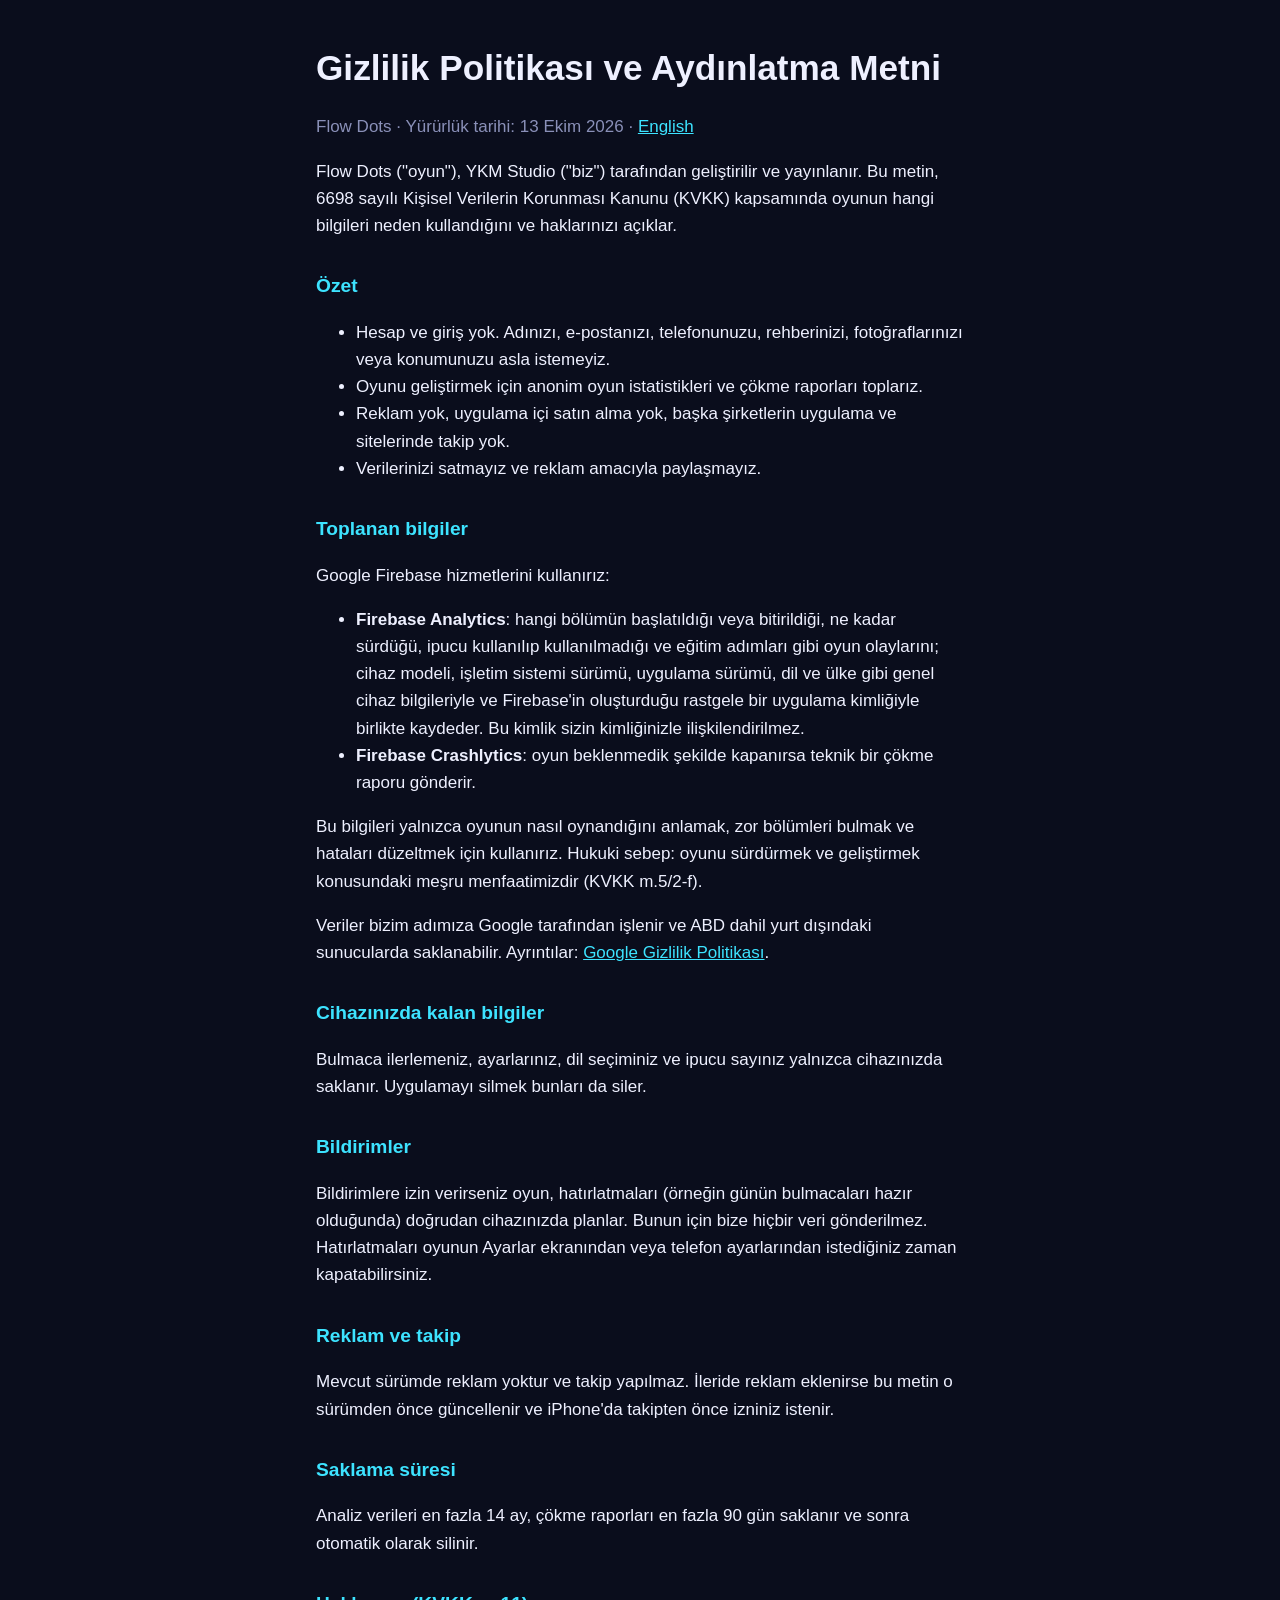
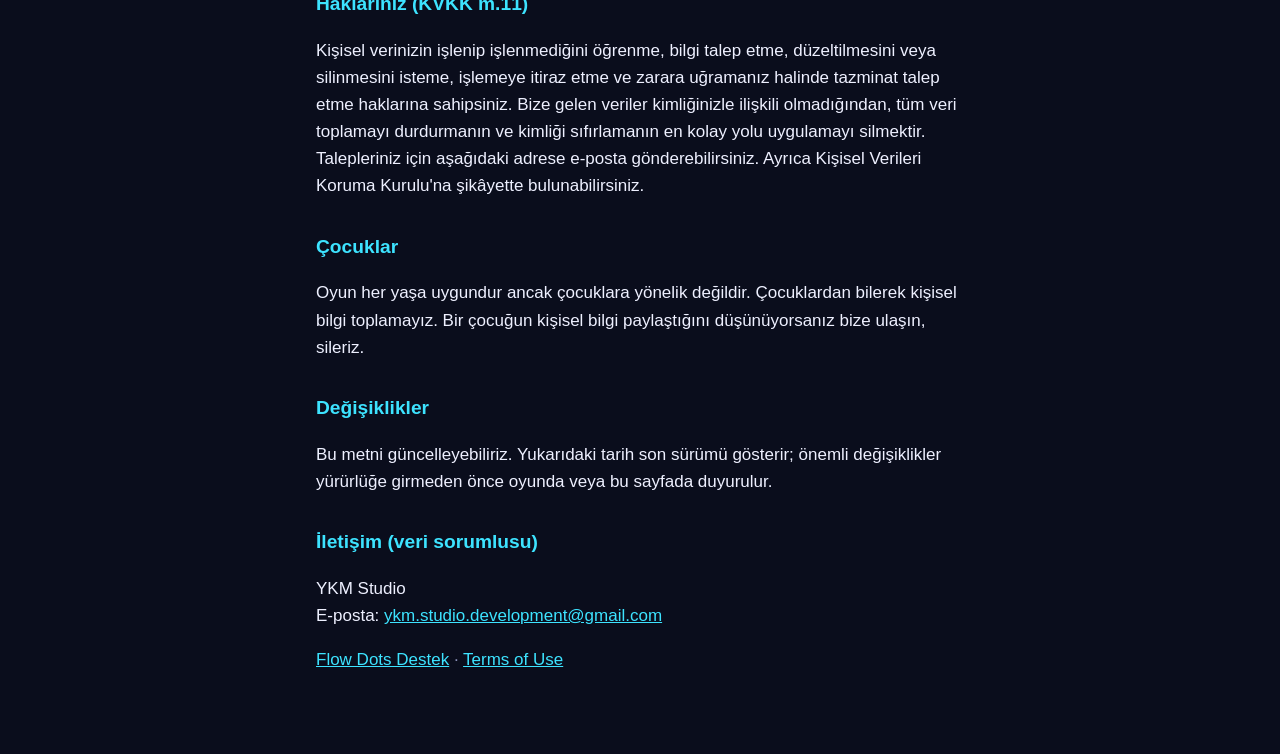
==== privacy-tr.html @ 32a0dd2d "YKM Studio contact email, Turkish privacy notice (KVKK), terms of use Privacy policy now names YKM S" ====
<!doctype html>
<html lang="tr">
<head>
<meta charset="utf-8">
<meta name="viewport" content="width=device-width, initial-scale=1">
<title>Flow Dots Gizlilik Politikası</title>
<link rel="stylesheet" href="style.css">
</head>
<body>
<main>
<h1>Gizlilik Politikası ve Aydınlatma Metni</h1>
<p class="dim">Flow Dots · Yürürlük tarihi: 13 Ekim 2026 · <a href="privacy.html">English</a></p>

<p>Flow Dots ("oyun"), YKM Studio ("biz") tarafından geliştirilir ve yayınlanır. Bu metin, 6698 sayılı Kişisel Verilerin Korunması Kanunu (KVKK) kapsamında oyunun hangi bilgileri neden kullandığını ve haklarınızı açıklar.</p>

<h2>Özet</h2>
<ul>
<li>Hesap ve giriş yok. Adınızı, e-postanızı, telefonunuzu, rehberinizi, fotoğraflarınızı veya konumunuzu asla istemeyiz.</li>
<li>Oyunu geliştirmek için anonim oyun istatistikleri ve çökme raporları toplarız.</li>
<li>Reklam yok, uygulama içi satın alma yok, başka şirketlerin uygulama ve sitelerinde takip yok.</li>
<li>Verilerinizi satmayız ve reklam amacıyla paylaşmayız.</li>
</ul>

<h2>Toplanan bilgiler</h2>
<p>Google Firebase hizmetlerini kullanırız:</p>
<ul>
<li><strong>Firebase Analytics</strong>: hangi bölümün başlatıldığı veya bitirildiği, ne kadar sürdüğü, ipucu kullanılıp kullanılmadığı ve eğitim adımları gibi oyun olaylarını; cihaz modeli, işletim sistemi sürümü, uygulama sürümü, dil ve ülke gibi genel cihaz bilgileriyle ve Firebase'in oluşturduğu rastgele bir uygulama kimliğiyle birlikte kaydeder. Bu kimlik sizin kimliğinizle ilişkilendirilmez.</li>
<li><strong>Firebase Crashlytics</strong>: oyun beklenmedik şekilde kapanırsa teknik bir çökme raporu gönderir.</li>
</ul>
<p>Bu bilgileri yalnızca oyunun nasıl oynandığını anlamak, zor bölümleri bulmak ve hataları düzeltmek için kullanırız. Hukuki sebep: oyunu sürdürmek ve geliştirmek konusundaki meşru menfaatimizdir (KVKK m.5/2-f).</p>
<p>Veriler bizim adımıza Google tarafından işlenir ve ABD dahil yurt dışındaki sunucularda saklanabilir. Ayrıntılar: <a href="https://policies.google.com/privacy?hl=tr">Google Gizlilik Politikası</a>.</p>

<h2>Cihazınızda kalan bilgiler</h2>
<p>Bulmaca ilerlemeniz, ayarlarınız, dil seçiminiz ve ipucu sayınız yalnızca cihazınızda saklanır. Uygulamayı silmek bunları da siler.</p>

<h2>Bildirimler</h2>
<p>Bildirimlere izin verirseniz oyun, hatırlatmaları (örneğin günün bulmacaları hazır olduğunda) doğrudan cihazınızda planlar. Bunun için bize hiçbir veri gönderilmez. Hatırlatmaları oyunun Ayarlar ekranından veya telefon ayarlarından istediğiniz zaman kapatabilirsiniz.</p>

<h2>Reklam ve takip</h2>
<p>Mevcut sürümde reklam yoktur ve takip yapılmaz. İleride reklam eklenirse bu metin o sürümden önce güncellenir ve iPhone'da takipten önce izniniz istenir.</p>

<h2>Saklama süresi</h2>
<p>Analiz verileri en fazla 14 ay, çökme raporları en fazla 90 gün saklanır ve sonra otomatik olarak silinir.</p>

<h2>Haklarınız (KVKK m.11)</h2>
<p>Kişisel verinizin işlenip işlenmediğini öğrenme, bilgi talep etme, düzeltilmesini veya silinmesini isteme, işlemeye itiraz etme ve zarara uğramanız halinde tazminat talep etme haklarına sahipsiniz. Bize gelen veriler kimliğinizle ilişkili olmadığından, tüm veri toplamayı durdurmanın ve kimliği sıfırlamanın en kolay yolu uygulamayı silmektir. Talepleriniz için aşağıdaki adrese e-posta gönderebilirsiniz. Ayrıca Kişisel Verileri Koruma Kurulu'na şikâyette bulunabilirsiniz.</p>

<h2>Çocuklar</h2>
<p>Oyun her yaşa uygundur ancak çocuklara yönelik değildir. Çocuklardan bilerek kişisel bilgi toplamayız. Bir çocuğun kişisel bilgi paylaştığını düşünüyorsanız bize ulaşın, sileriz.</p>

<h2>Değişiklikler</h2>
<p>Bu metni güncelleyebiliriz. Yukarıdaki tarih son sürümü gösterir; önemli değişiklikler yürürlüğe girmeden önce oyunda veya bu sayfada duyurulur.</p>

<h2>İletişim (veri sorumlusu)</h2>
<p>YKM Studio<br>
E-posta: <a href="mailto:ykm.studio.development@gmail.com">ykm.studio.development@gmail.com</a></p>

<p class="dim"><a href="index.html">Flow Dots Destek</a> · <a href="terms.html">Terms of Use</a></p>
</main>
</body>
</html>
---- style.css ----
:root { --bg:#0A0D1C; --text:#EEF0FF; --dim:#8A90B8; --accent:#3DE3FF; }
* { box-sizing:border-box; }
body { margin:0; background:var(--bg); color:var(--text); font:17px/1.6 -apple-system, BlinkMacSystemFont, "Segoe UI", Roboto, sans-serif; }
main { max-width:680px; margin:0 auto; padding:40px 16px 64px; }
h1 { font-size:2.2rem; margin:0 0 4px; }
h2 { font-size:1.2rem; margin-top:2rem; color:var(--accent); }
p, li { color:var(--text); }
.dim { color:var(--dim); }
a { color:var(--accent); }
.mark { display:flex; align-items:center; gap:0; margin:12px 0 28px; }
.dot { width:18px; height:18px; border-radius:50%; background:var(--accent); box-shadow:0 0 14px var(--accent); }
.pipe { width:120px; height:6px; background:var(--accent); }
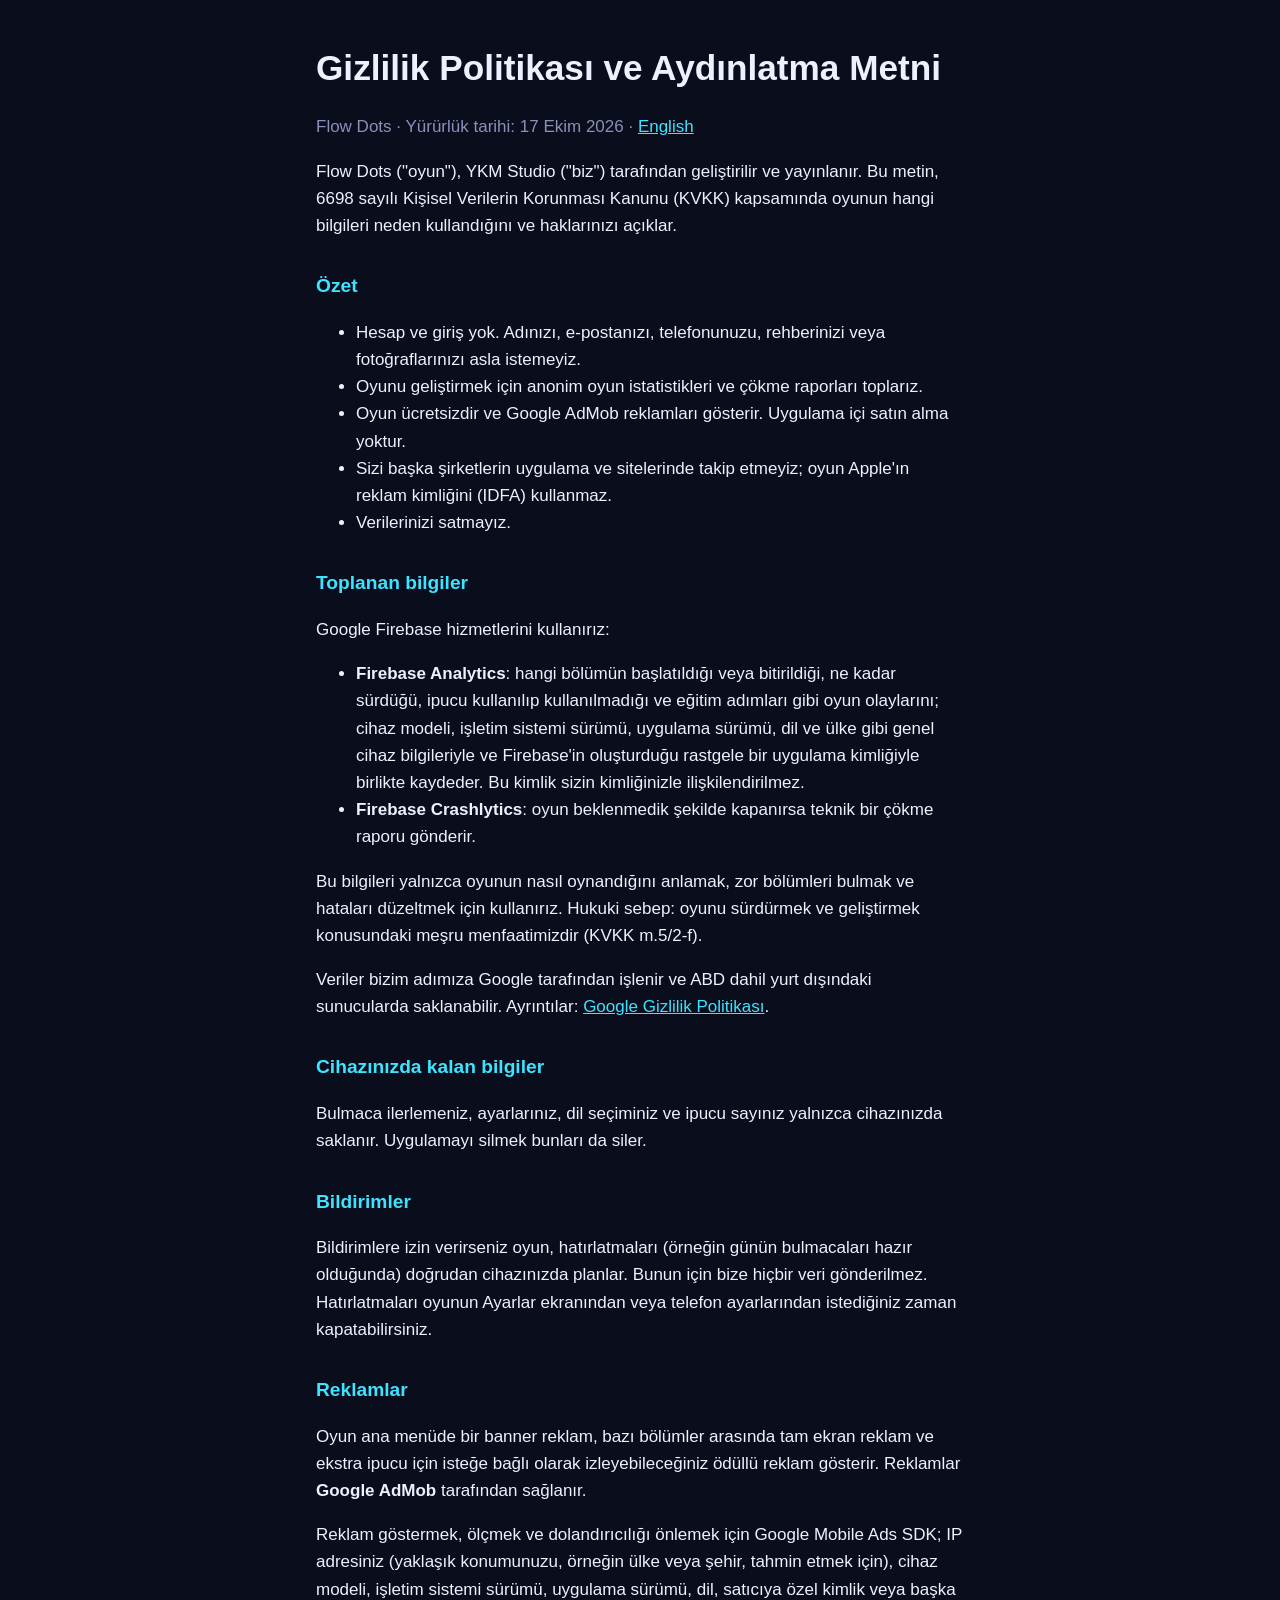
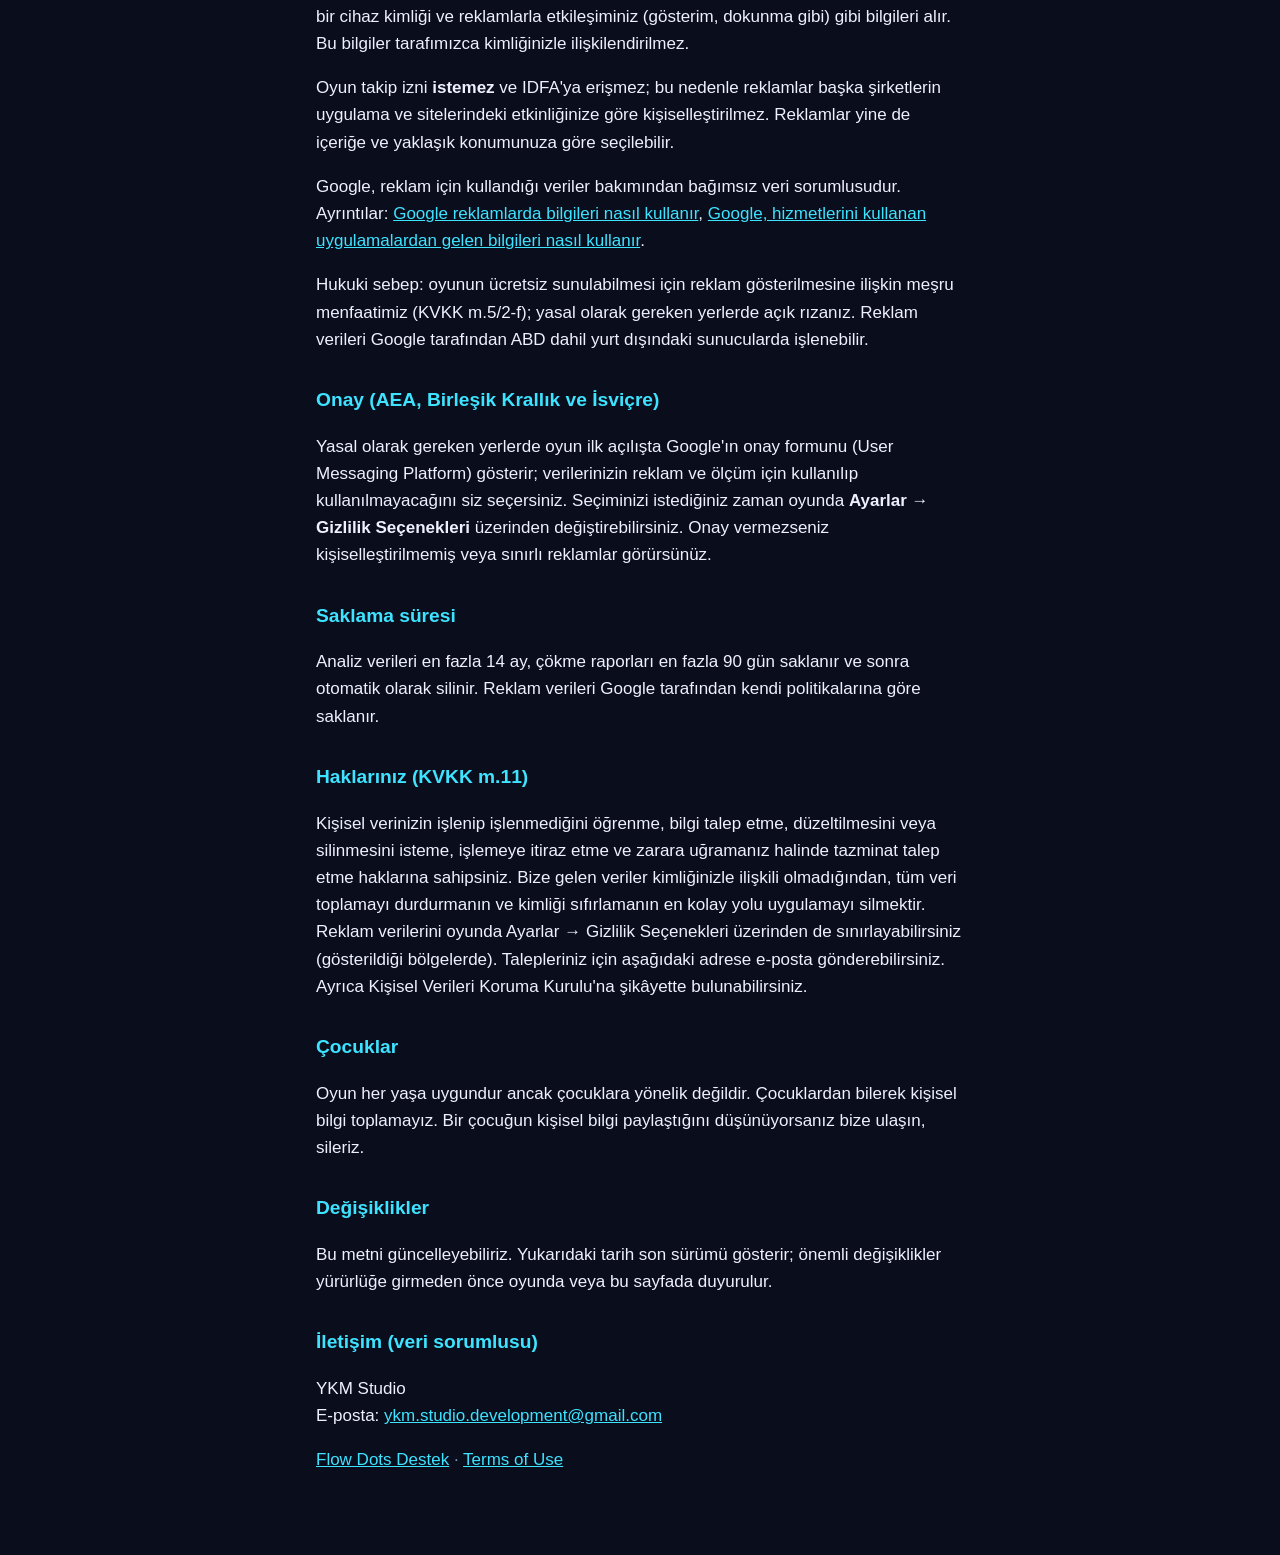
==== commit 1d221b3e: "Privacy policy: Google AdMob ads, UMP consent, no ATT/IDFA Co-Authored-By: Claude Opus 5.5 <noreply@" ====
--- a/privacy-tr.html
+++ b/privacy-tr.html
@@ -9,16 +9,17 @@
 <body>
 <main>
 <h1>Gizlilik Politikası ve Aydınlatma Metni</h1>
-<p class="dim">Flow Dots · Yürürlük tarihi: 13 Ekim 2026 · <a href="privacy.html">English</a></p>
+<p class="dim">Flow Dots · Yürürlük tarihi: 17 Ekim 2026 · <a href="privacy.html">English</a></p>
 
 <p>Flow Dots ("oyun"), YKM Studio ("biz") tarafından geliştirilir ve yayınlanır. Bu metin, 6698 sayılı Kişisel Verilerin Korunması Kanunu (KVKK) kapsamında oyunun hangi bilgileri neden kullandığını ve haklarınızı açıklar.</p>
 
 <h2>Özet</h2>
 <ul>
-<li>Hesap ve giriş yok. Adınızı, e-postanızı, telefonunuzu, rehberinizi, fotoğraflarınızı veya konumunuzu asla istemeyiz.</li>
+<li>Hesap ve giriş yok. Adınızı, e-postanızı, telefonunuzu, rehberinizi veya fotoğraflarınızı asla istemeyiz.</li>
 <li>Oyunu geliştirmek için anonim oyun istatistikleri ve çökme raporları toplarız.</li>
-<li>Reklam yok, uygulama içi satın alma yok, başka şirketlerin uygulama ve sitelerinde takip yok.</li>
-<li>Verilerinizi satmayız ve reklam amacıyla paylaşmayız.</li>
+<li>Oyun ücretsizdir ve Google AdMob reklamları gösterir. Uygulama içi satın alma yoktur.</li>
+<li>Sizi başka şirketlerin uygulama ve sitelerinde takip etmeyiz; oyun Apple'ın reklam kimliğini (IDFA) kullanmaz.</li>
+<li>Verilerinizi satmayız.</li>
 </ul>
 
 <h2>Toplanan bilgiler</h2>
@@ -36,14 +37,21 @@
 <h2>Bildirimler</h2>
 <p>Bildirimlere izin verirseniz oyun, hatırlatmaları (örneğin günün bulmacaları hazır olduğunda) doğrudan cihazınızda planlar. Bunun için bize hiçbir veri gönderilmez. Hatırlatmaları oyunun Ayarlar ekranından veya telefon ayarlarından istediğiniz zaman kapatabilirsiniz.</p>
 
-<h2>Reklam ve takip</h2>
-<p>Mevcut sürümde reklam yoktur ve takip yapılmaz. İleride reklam eklenirse bu metin o sürümden önce güncellenir ve iPhone'da takipten önce izniniz istenir.</p>
+<h2>Reklamlar</h2>
+<p>Oyun ana menüde bir banner reklam, bazı bölümler arasında tam ekran reklam ve ekstra ipucu için isteğe bağlı olarak izleyebileceğiniz ödüllü reklam gösterir. Reklamlar <strong>Google AdMob</strong> tarafından sağlanır.</p>
+<p>Reklam göstermek, ölçmek ve dolandırıcılığı önlemek için Google Mobile Ads SDK; IP adresiniz (yaklaşık konumunuzu, örneğin ülke veya şehir, tahmin etmek için), cihaz modeli, işletim sistemi sürümü, uygulama sürümü, dil, satıcıya özel kimlik veya başka bir cihaz kimliği ve reklamlarla etkileşiminiz (gösterim, dokunma gibi) gibi bilgileri alır. Bu bilgiler tarafımızca kimliğinizle ilişkilendirilmez.</p>
+<p>Oyun takip izni <strong>istemez</strong> ve IDFA'ya erişmez; bu nedenle reklamlar başka şirketlerin uygulama ve sitelerindeki etkinliğinize göre kişiselleştirilmez. Reklamlar yine de içeriğe ve yaklaşık konumunuza göre seçilebilir.</p>
+<p>Google, reklam için kullandığı veriler bakımından bağımsız veri sorumlusudur. Ayrıntılar: <a href="https://policies.google.com/technologies/ads?hl=tr">Google reklamlarda bilgileri nasıl kullanır</a>, <a href="https://policies.google.com/technologies/partner-sites?hl=tr">Google, hizmetlerini kullanan uygulamalardan gelen bilgileri nasıl kullanır</a>.</p>
+<p>Hukuki sebep: oyunun ücretsiz sunulabilmesi için reklam gösterilmesine ilişkin meşru menfaatimiz (KVKK m.5/2-f); yasal olarak gereken yerlerde açık rızanız. Reklam verileri Google tarafından ABD dahil yurt dışındaki sunucularda işlenebilir.</p>
+
+<h2>Onay (AEA, Birleşik Krallık ve İsviçre)</h2>
+<p>Yasal olarak gereken yerlerde oyun ilk açılışta Google'ın onay formunu (User Messaging Platform) gösterir; verilerinizin reklam ve ölçüm için kullanılıp kullanılmayacağını siz seçersiniz. Seçiminizi istediğiniz zaman oyunda <strong>Ayarlar → Gizlilik Seçenekleri</strong> üzerinden değiştirebilirsiniz. Onay vermezseniz kişiselleştirilmemiş veya sınırlı reklamlar görürsünüz.</p>
 
 <h2>Saklama süresi</h2>
-<p>Analiz verileri en fazla 14 ay, çökme raporları en fazla 90 gün saklanır ve sonra otomatik olarak silinir.</p>
+<p>Analiz verileri en fazla 14 ay, çökme raporları en fazla 90 gün saklanır ve sonra otomatik olarak silinir. Reklam verileri Google tarafından kendi politikalarına göre saklanır.</p>
 
 <h2>Haklarınız (KVKK m.11)</h2>
-<p>Kişisel verinizin işlenip işlenmediğini öğrenme, bilgi talep etme, düzeltilmesini veya silinmesini isteme, işlemeye itiraz etme ve zarara uğramanız halinde tazminat talep etme haklarına sahipsiniz. Bize gelen veriler kimliğinizle ilişkili olmadığından, tüm veri toplamayı durdurmanın ve kimliği sıfırlamanın en kolay yolu uygulamayı silmektir. Talepleriniz için aşağıdaki adrese e-posta gönderebilirsiniz. Ayrıca Kişisel Verileri Koruma Kurulu'na şikâyette bulunabilirsiniz.</p>
+<p>Kişisel verinizin işlenip işlenmediğini öğrenme, bilgi talep etme, düzeltilmesini veya silinmesini isteme, işlemeye itiraz etme ve zarara uğramanız halinde tazminat talep etme haklarına sahipsiniz. Bize gelen veriler kimliğinizle ilişkili olmadığından, tüm veri toplamayı durdurmanın ve kimliği sıfırlamanın en kolay yolu uygulamayı silmektir. Reklam verilerini oyunda Ayarlar → Gizlilik Seçenekleri üzerinden de sınırlayabilirsiniz (gösterildiği bölgelerde). Talepleriniz için aşağıdaki adrese e-posta gönderebilirsiniz. Ayrıca Kişisel Verileri Koruma Kurulu'na şikâyette bulunabilirsiniz.</p>
 
 <h2>Çocuklar</h2>
 <p>Oyun her yaşa uygundur ancak çocuklara yönelik değildir. Çocuklardan bilerek kişisel bilgi toplamayız. Bir çocuğun kişisel bilgi paylaştığını düşünüyorsanız bize ulaşın, sileriz.</p>
